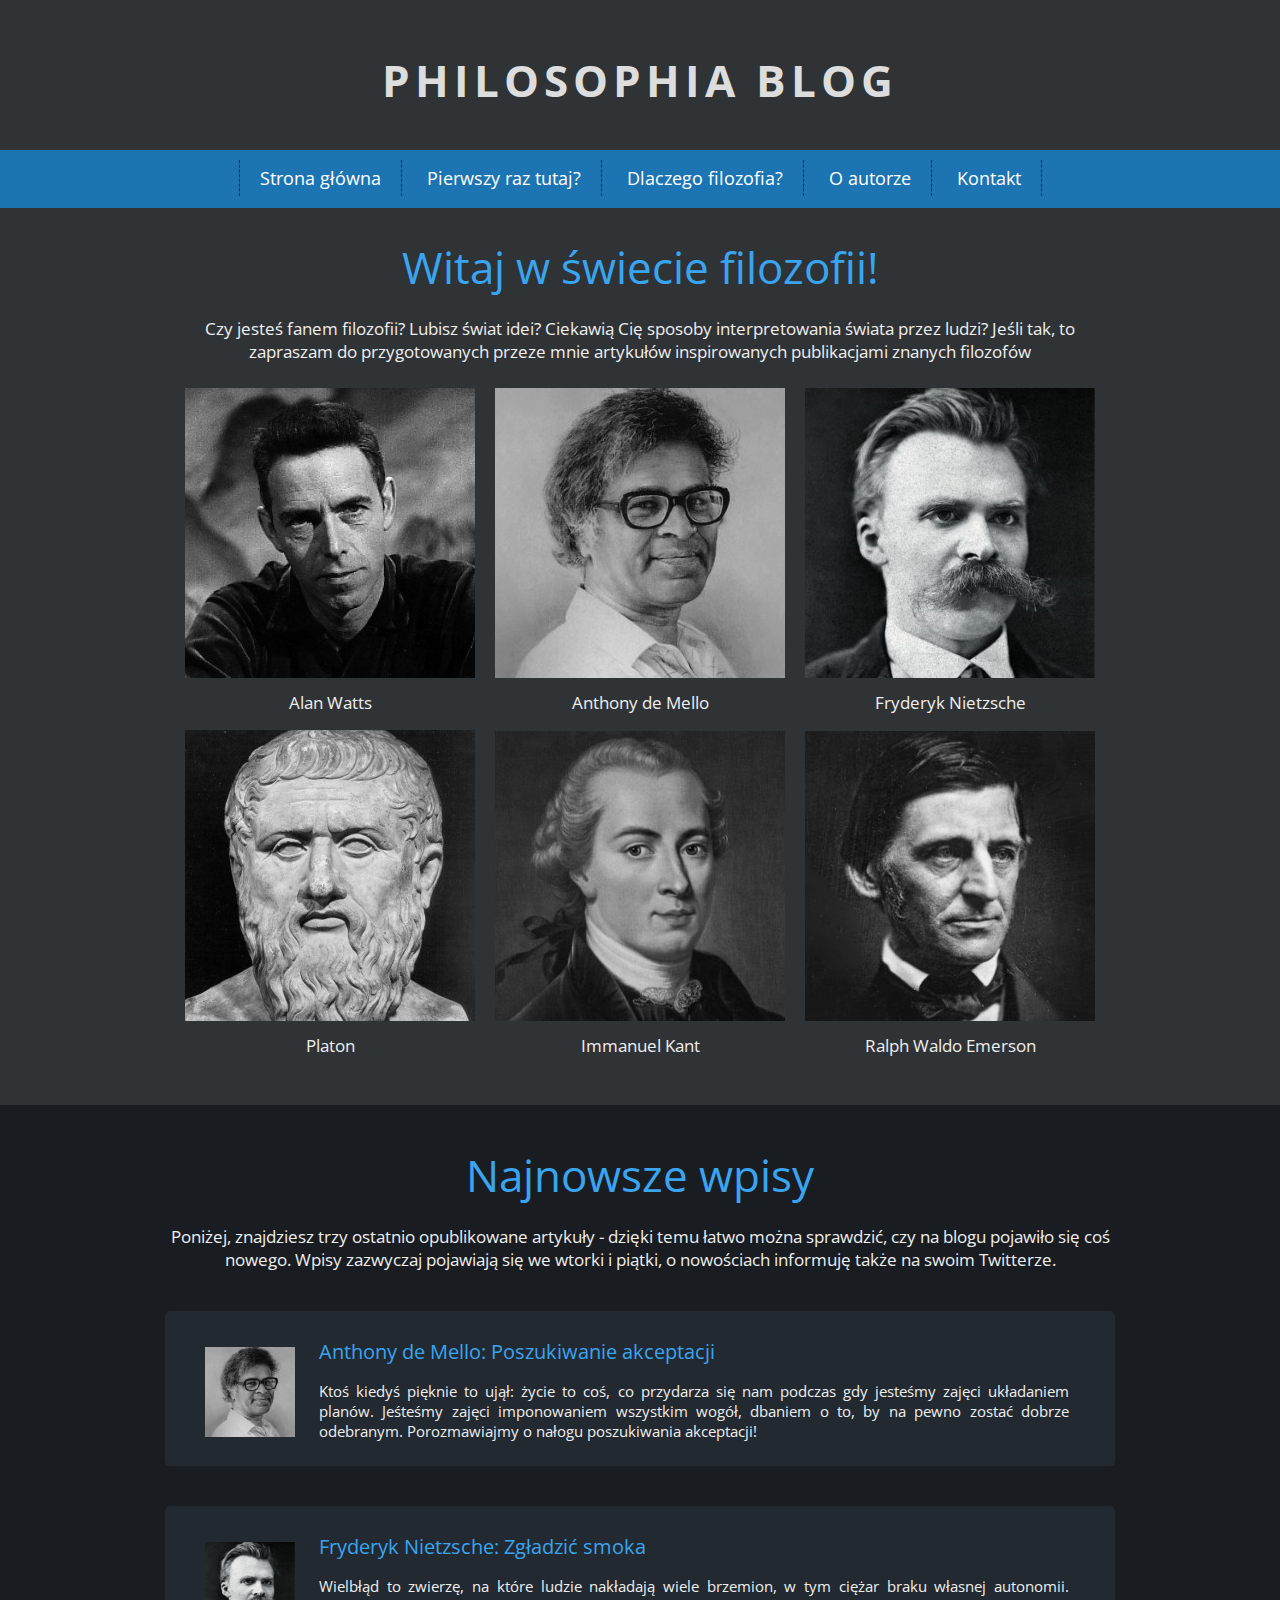
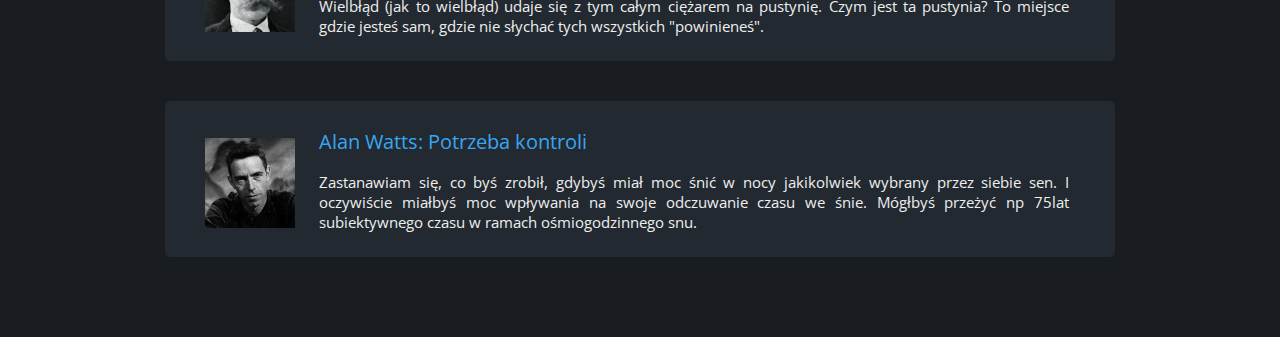
==== index.html @ 04398f25 "one page design" ====
<!DOCTYPE html>
<html lang="pl">
<head>

	<meta charset="utf-8">
	<title>Philosophia Blog</title>
	<meta name="description" content="Blog na temat ciekawych publikacji z dziedziny filozofii. Omówienie wybranych tekstów najsłynniejszych autorów!">
	<meta name="keywords" content="filozofia, książki, blog, przemyślenia">
	<meta name="author" content="Mortinez Walles">
	
	<meta http-equiv="X-Ua-Compatible" content="IE=edge,chrome=1">
	
	<link rel="stylesheet" href="main.css">
	<link href="https://fonts.googleapis.com/css?family=Open+Sans:400,700&amp;subset=latin-ext" rel="stylesheet">
	
	<!--[if lt IE 9]>
	<script src="//cdnjs.cloudflare.com/ajax/libs/html5shiv/3.7.3/html5shiv.min.js"></script>
	<![endif]-->
	
</head>

<body>
	<header>
		
		<h1 class="logo">Philosophia Blog</h1>
		
		<nav>
			
			<ul class="menu">
				<li><a href="#">Strona główna</a></li>
				<li><a href="#">Pierwszy raz tutaj?</a></li>
				<li><a href="#">Dlaczego filozofia?</a></li>
				<li><a href="#">O autorze</a></li>
				<li><a href="#">Kontakt</a></li>
			</ul>
			
		</nav>
	
	</header>
	
	<main>
		
		<article>
			
			<section>
				<div class="categories">
					<header>
						
						<h1>Witaj w świecie filozofii!</h1>
						<p>Czy jesteś fanem filozofii? Lubisz świat idei? Ciekawią Cię sposoby interpretowania świata przez ludzi? Jeśli tak, to zapraszam do przygotowanych przeze mnie artykułów inspirowanych publikacjami znanych filozofów</p>
						
					</header>
					
					<div class="author">		
						<figure>
							<a href="#"><img src="img/alan-watts.jpg" alt="Alan Watts"></a>
							<figcaption>Alan Watts</figcaption>
						</figure>	
					</div>
					
					<div class="author">
						<figure>
							<a href="#"><img src="img/de-mello.jpg" alt="Anthony de Mello"></a>
							<figcaption>Anthony de Mello</figcaption>
						</figure>
					</div>
					
					<div class="author">
						<figure>
							<a href="#"><img src="img/nietzsche.jpg" alt="Fryderyk Nietzsche"></a>
							<figcaption>Fryderyk Nietzsche</figcaption>
						</figure>
					</div>	
					
					<div class="author">
						<figure>
							<a href="#"><img src="img/platon.jpg" alt="Platon"></a>
							<figcaption>Platon</figcaption>
						</figure>
					</div>	
					
					<div class="author">
						<figure>
							<a href="#"><img src="img/kant.jpg" alt="Immanuel Kant"></a>
							<figcaption>Immanuel Kant</figcaption>
						</figure>
					</div>	
					
					<div class="author">
						<figure>
							<a href="#"><img src="img/emerson.jpg" alt="Ralph Waldo Emerson"></a>
							<figcaption>Ralph Waldo Emerson</figcaption>
						</figure>
					</div>
					
				</div>
			</section>
			
			<section id="newest">
			
				<div class="entries">
				
					<header>
					
						<h1>Najnowsze wpisy</h1>
						<p>Poniżej, znajdziesz trzy ostatnio opublikowane artykuły - dzięki temu łatwo można sprawdzić, czy na blogu pojawiło się coś nowego. Wpisy zazwyczaj pojawiają się we wtorki i piątki, o nowościach informuję także na swoim Twitterze.</p>
						
					</header>
					
					<div class="entry">
						
						<div class="entryimg">
							<img src="img/de-mello.jpg" alt="Anthony de Mello">
						</div>
						
						<div class="entrytxt">
							<h2>Anthony de Mello: Poszukiwanie akceptacji</h2>
							<p>Ktoś kiedyś pięknie to ujął: życie to coś, co przydarza się nam podczas gdy jesteśmy zajęci układaniem planów. Jeśteśmy zajęci imponowaniem wszystkim wogół, dbaniem o to, by na pewno zostać dobrze odebranym. Porozmawiajmy o nałogu poszukiwania akceptacji!</p>
						</div>
						
					</div>
					
					<div class="entry">
						
						<div class="entryimg">
							<img src="img/nietzsche.jpg" alt="Fryderyk Nietzsche">
						</div>
						
						<div class="entrytxt">
							<h2>Fryderyk Nietzsche: Zgładzić smoka</h2>
							<p>Wielbłąd to zwierzę, na które ludzie nakładają wiele brzemion, w tym ciężar braku własnej autonomii. Wielbłąd (jak to wielbłąd) udaje się z tym całym ciężarem na pustynię. Czym jest ta pustynia? To miejsce gdzie jesteś sam, gdzie nie słychać tych wszystkich "powinieneś".</p>
						</div>
						
					</div>
					
					<div class="entry">
						
						<div class="entryimg">
							<img src="img/alan-watts.jpg" alt="Alan Watts">
						</div>
						
						<div class="entrytxt">
							<h2>Alan Watts: Potrzeba kontroli</h2>
							<p>Zastanawiam się, co byś zrobił, gdybyś miał moc śnić w nocy jakikolwiek wybrany przez siebie sen. I oczywiście miałbyś moc wpływania na swoje odczuwanie czasu we śnie. Mógłbyś przeżyć np 75lat subiektywnego czasu w ramach ośmiogodzinnego snu.</p>
						</div>
						
					</div>
					
				</div>
				
			</section>
			
			<section>
			
			</section>
			
		</article>
		
	</main>


</body>
</html>
---- main.css ----
body
{
	margin: 0;
	background-color: #2F3336;
	color: #efefef;
    font-family: 'Open Sans', sans-serif;
    font-size: 17px;
}
h1.logo
{
	font-size: 44px;
	font-weight: 700;
	color: #ddd;
	text-align: center;
	text-transform: uppercase;
	letter-spacing: 5px;
	margin-top: 50px;
	margin-bottom: 40px;
}
nav
{
	background-color: #1c74b2;
	text-align: center;
}
.menu
{
	list-style-type: none;
	margin: 0;
	padding:10px;
	font-size: 18px;
	min-height: 38px;
	line-height: 200%;
}	
.menu > li
{
	display: inline-block;
	padding-left: 20px;
	padding-right: 20px;
	border-right: 1px dashed #0a2b42;
}
.menu > li:first-child
{
	border-left: 1px dashed #0a2b42;
}
.menu a
{
	color: #fff;
	text-decoration: none;
}
.menu a:hover
{
	color: #0a2b42;
}
.categories
{
	margin-left: auto;
	margin-right: auto;
	padding: 0;
	text-align: center;
	width: 950px;
}
h1
{
	font-size: 44px;
	font-weight: 400;
	color: #39a5f1;
	margin-bottom: 20px;
}
.author
{
	display: inline-block;
	
}
.author a
{
	opacity: 1;
}
.author a:hover
{
	opacity: 0.7;
}
figure
{
	margin: 8px;
	padding: 0;
}
figcaption
{
	margin-top: 8px;
	padding: 0;
}
.entries
{
	margin-left: auto;
	margin-right: auto;
	width: 950px;
	text-align: center;
	padding-top: 10px;
	padding-bottom: 80px;
	margin-top: 40px;
}
#newest
{
	background-color: #191d21;
}
.entry
{
	background-color: #222930;
	padding: 10px;
	text-align: justify;
	margin-top: 40px;
	border-radius: 5px;
}
.entryimg
{
	display: inline-block;
	margin-left: 30px;
	width: 110px;
}
.entryimg img
{
	width: 90px;
	height: 90px;
}
.entrytxt
{
	display: inline-block;
	width: 750px;
	font-size: 15px;
}
h2
{
	font-size: 20px;
	font-weight:400;
	color: #39a5f1;
}
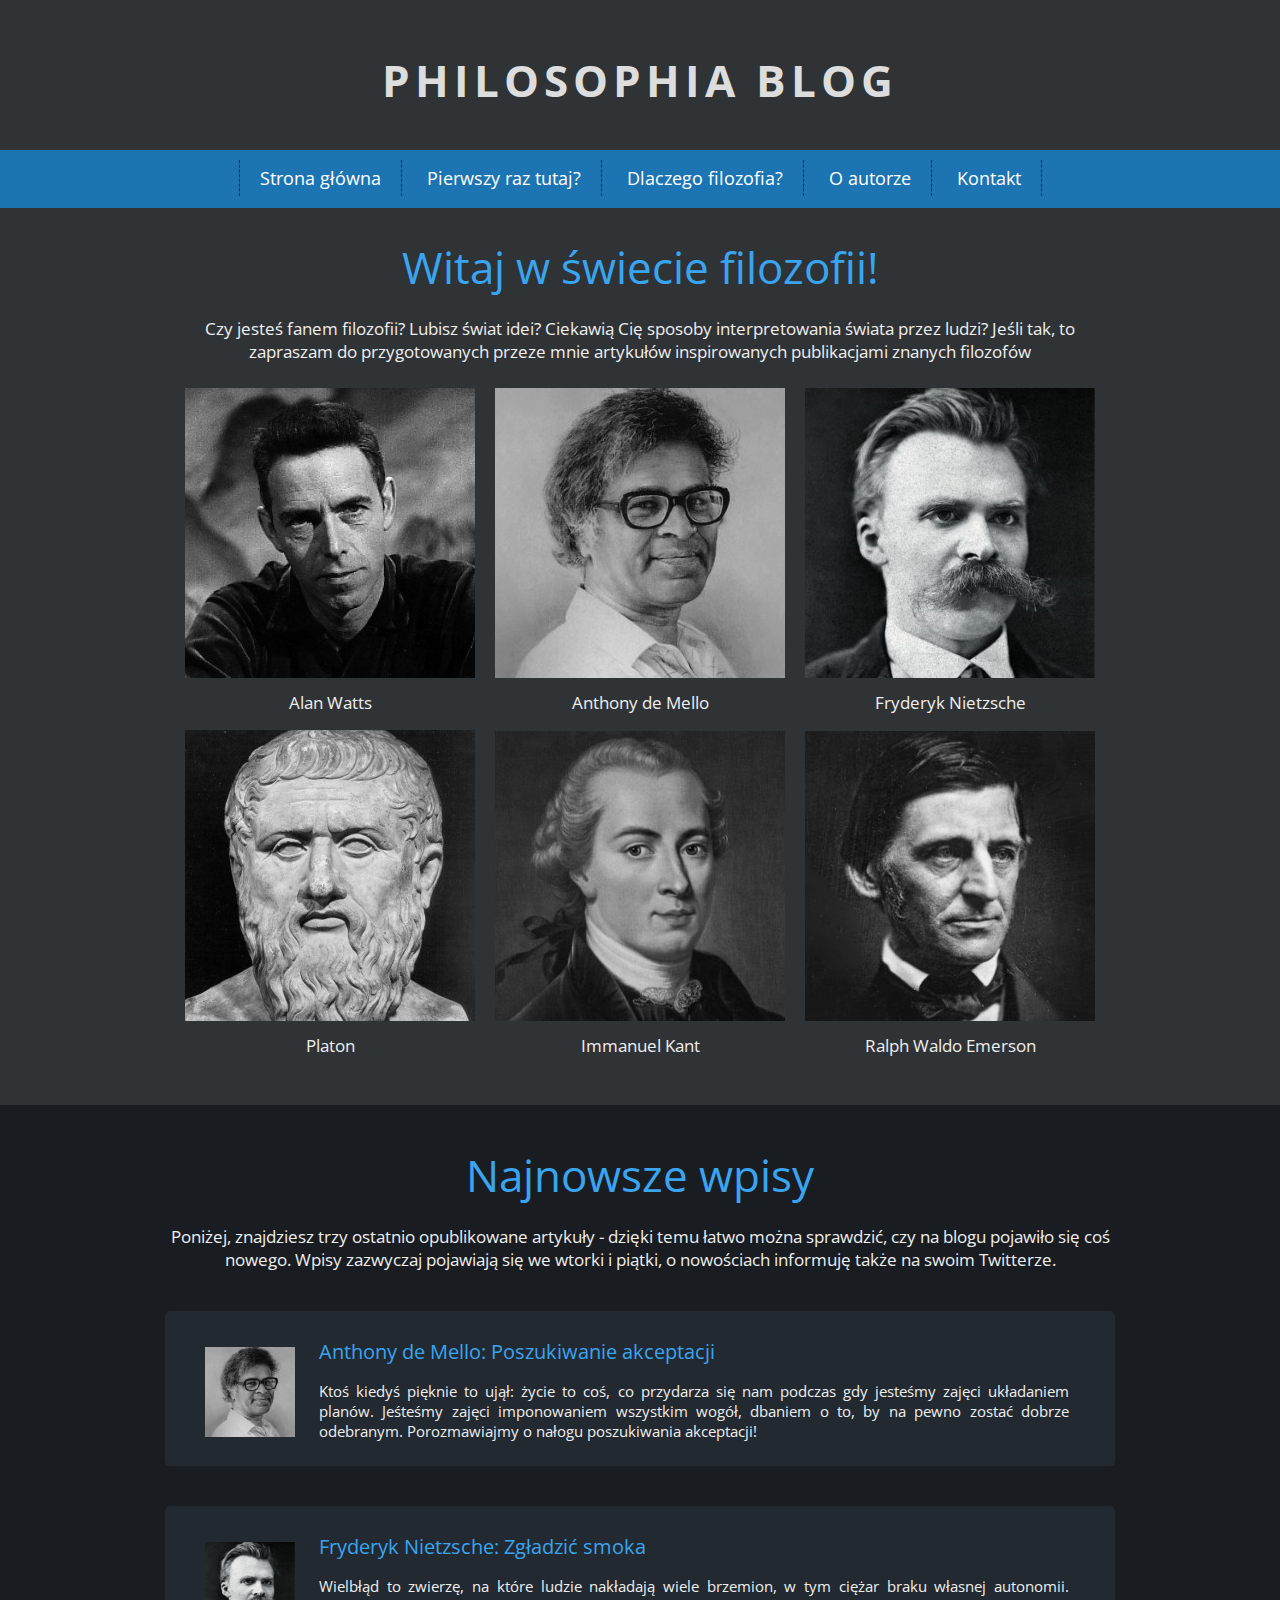
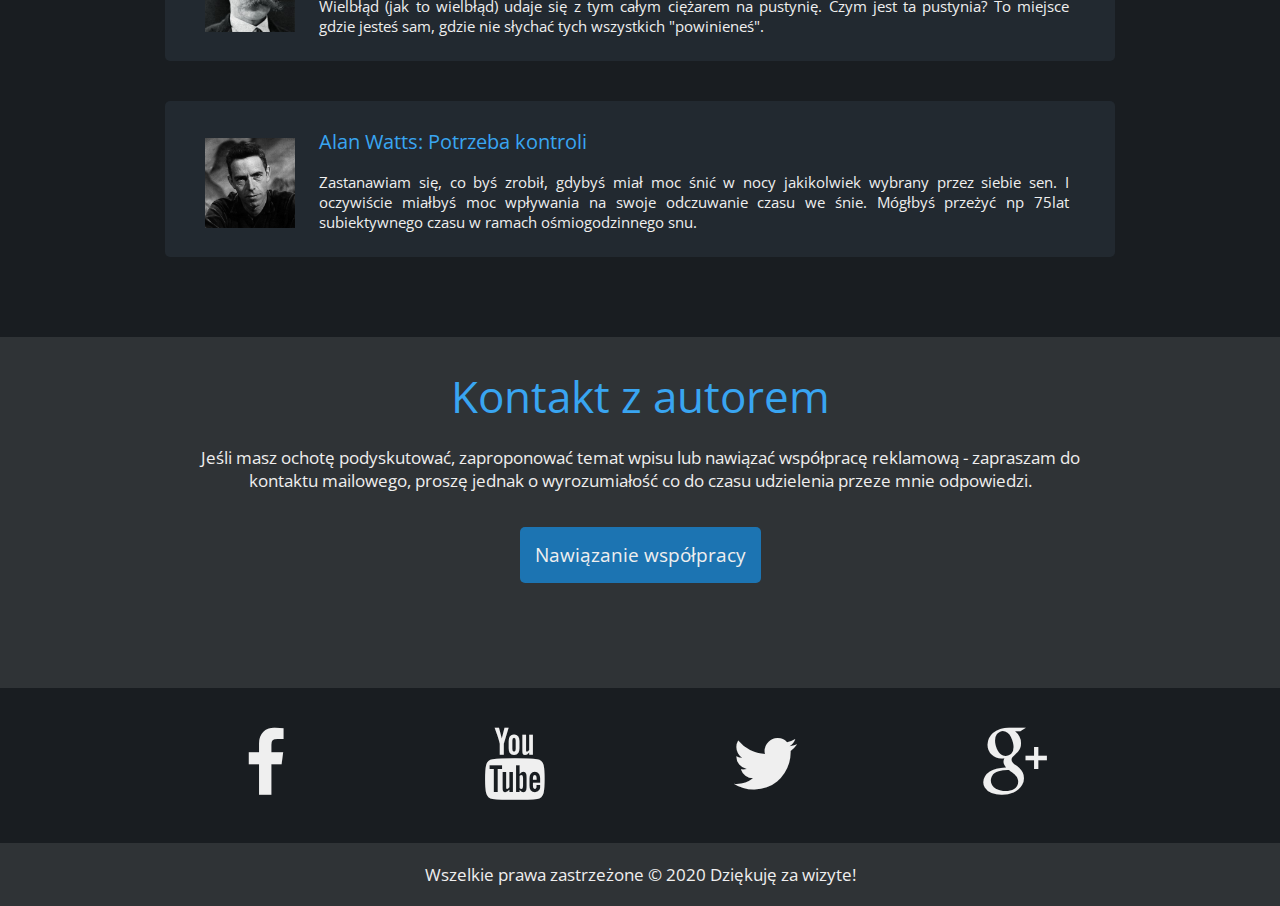
==== commit a5727d33: "add wpis.html" ====
--- a/index.html
+++ b/index.html
@@ -11,6 +11,7 @@
 	<meta http-equiv="X-Ua-Compatible" content="IE=edge,chrome=1">
 	
 	<link rel="stylesheet" href="main.css">
+	<link rel="stylesheet" href="css/fontello.css">
 	<link href="https://fonts.googleapis.com/css?family=Open+Sans:400,700&amp;subset=latin-ext" rel="stylesheet">
 	
 	<!--[if lt IE 9]>
@@ -24,7 +25,7 @@
 		
 		<h1 class="logo">Philosophia Blog</h1>
 		
-		<nav>
+		<nav id="topnav">
 			
 			<ul class="menu">
 				<li><a href="#">Strona główna</a></li>
@@ -151,13 +152,54 @@
 			</section>
 			
 			<section>
-			
+				
+				<div class="contact">
+					
+					<header>
+					
+						<h1>Kontakt z autorem</h1>
+						<p>Jeśli masz ochotę podyskutować, zaproponować temat wpisu lub nawiązać współpracę reklamową - zapraszam do kontaktu mailowego, proszę jednak o wyrozumiałość co do czasu udzielenia przeze mnie odpowiedzi.</p>
+						
+					</header>
+					
+					<a href="#" class="bluebutton">Nawiązanie współpracy</a>
+					
+					
+				</div>
+				
 			</section>
 			
 		</article>
 		
 	</main>
-
+	
+	<footer>
+			
+		<div class="socials">
+			<div class="socialdivs">
+				<div class="fb">
+					<i class="icon-facebook"></i>
+				</div>
+				<div class="yt">
+					<i class="icon-youtube"></i>
+				</div>
+				<div class="tw">
+					<i class="icon-twitter"></i>
+				</div>
+				<div class="gplus">
+					<i class="icon-gplus"></i>
+				</div>
+				<div style="clear:both"></div>
+			</div>
+		</div>
+		
+		<div class="info">
+			Wszelkie prawa zastrzeżone &copy; 2020 Dziękuję za wizyte!
+		</div>
+		
+		
+	</footer>
+	
 
 </body>
 </html>--- a/main.css
+++ b/main.css
@@ -17,7 +17,7 @@
 	margin-top: 50px;
 	margin-bottom: 40px;
 }
-nav
+#topnav
 {
 	background-color: #1c74b2;
 	text-align: center;
@@ -134,3 +134,136 @@
 	font-weight:400;
 	color: #39a5f1;
 }
+.contact
+{
+	margin-left: auto;
+	margin-right: auto;
+	width: 950px;
+	text-align: center;
+	padding-bottom: 70px;
+	margin-bottom: 50px;
+}
+.contact p
+{
+	margin-bottom: 50px;
+}
+.bluebutton
+{
+	background-color: #1c74b2;
+	padding: 15px;
+	color: #efefef;
+	font-size: 19px;
+	text-decoration: none;
+	border-radius: 5px;
+	min-width: 300px;
+}
+.bluebutton:hover
+{
+	background-color: #196499;
+}
+.socials
+{
+	width:100%;
+	text-align: center;
+	background-color: #191d21;
+}
+
+.socialdivs
+{
+	width: 1000px;
+	margin-left: auto;
+	margin-right: auto;
+}
+
+.fb
+{
+	width: 250px;
+	height: 155px;
+	float:left;
+}
+
+.fb:hover
+{
+	background-color: #4668b3;
+}
+
+.yt
+{
+	width: 250px;
+	height: 155px;
+	float:left;
+}
+
+.yt:hover
+{
+	background-color: #d94348;
+}
+
+.tw
+{
+	width: 250px;
+	height: 155px;
+	float:left;
+}
+
+.tw:hover
+{
+	background-color: #3095d3;
+}
+
+.gplus
+{
+	width: 250px;
+	height: 155px;
+	float:left;
+}
+
+.gplus:hover
+{
+	background-color: #d95333;
+}
+.info
+{
+	margin-left: auto;
+	margin-right: auto;
+	padding: 20px; 
+	text-align: center;
+}
+.container
+{
+	margin-left: auto;
+	margin-right: auto;
+	width: 1000px;
+}
+.west
+{
+	float: left;
+	width: 750px;
+	padding: 20px;
+	text-align: justify;
+}
+.east
+{
+	float: left;
+	width: 170px;
+	padding: 20px;
+}
+.west h1
+{
+	font-size: 32px;
+	font-weight: 400;
+	color: #39a5f1;
+	margin-bottom: 20px;
+}
+.east ul
+{
+	padding-left: 20px;
+}
+.east ul > li
+{
+	margin-bottom: 5px;
+}
+.east img
+{
+	margin-top: 15px;
+}--- a/css/fontello.css
+++ b/css/fontello.css
@@ -0,0 +1,60 @@
+@font-face {
+  font-family: 'fontello';
+  src: url('../font/fontello.eot?49170314');
+  src: url('../font/fontello.eot?49170314#iefix') format('embedded-opentype'),
+       url('../font/fontello.woff?49170314') format('woff'),
+       url('../font/fontello.ttf?49170314') format('truetype'),
+       url('../font/fontello.svg?49170314#fontello') format('svg');
+  font-weight: normal;
+  font-style: normal;
+}
+/* Chrome hack: SVG is rendered more smooth in Windozze. 100% magic, uncomment if you need it. */
+/* Note, that will break hinting! In other OS-es font will be not as sharp as it could be */
+/*
+@media screen and (-webkit-min-device-pixel-ratio:0) {
+  @font-face {
+    font-family: 'fontello';
+    src: url('../font/fontello.svg?49170314#fontello') format('svg');
+  }
+}
+*/
+ 
+ [class^="icon-"]:before, [class*=" icon-"]:before {
+  font-family: "fontello";
+  font-style: normal;
+  font-weight: normal;
+  speak: none;
+ 
+  display: inline-block;
+  text-decoration: inherit;
+  width: 1em;
+  margin-right: .2em;
+  text-align: center;
+  /* opacity: .8; */
+ 
+  /* For safety - reset parent styles, that can break glyph codes*/
+  font-variant: normal;
+  text-transform: none;
+ 
+  /* fix buttons height, for twitter bootstrap */
+  line-height: 1em;
+ 
+  /* Animation center compensation - margins should be symmetric */
+  /* remove if not needed */
+  margin-left: .2em;
+ 
+  /* you can be more comfortable with increased icons size */
+  /* font-size: 120%; */
+ 
+  /* Font smoothing. That was taken from TWBS */
+  -webkit-font-smoothing: antialiased;
+  -moz-osx-font-smoothing: grayscale;
+ 
+  /* Uncomment for 3D effect */
+  /* text-shadow: 1px 1px 1px rgba(127, 127, 127, 0.3); */
+}
+ 
+.icon-facebook:before { content: '\e800'; font-size: 72px; margin-top: 40px;} /* '' */
+.icon-youtube:before { content: '\e801'; font-size: 72px; margin-top: 40px;} /* '' */
+.icon-twitter:before { content: '\e802'; font-size: 72px; margin-top: 40px;} /* '' */
+.icon-gplus:before { content: '\e803'; font-size: 72px; margin-top: 40px;} /* '' */